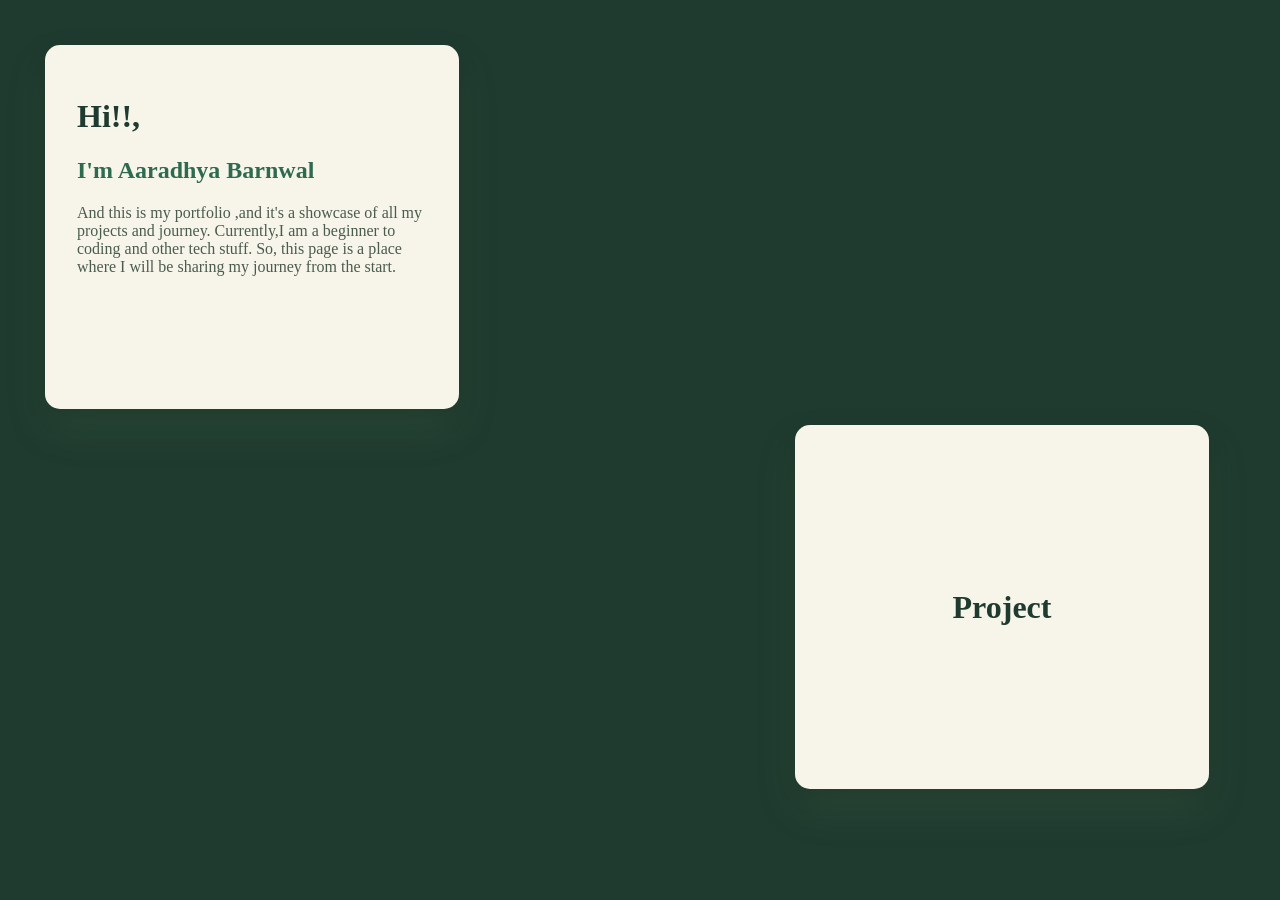
==== index.html @ 8f25b797 "starting to style the project page" ====
<!DOCTYPE html>
<html lang="en">
<head>
    <link rel="stylesheet" href="style.css">
    <meta charset="UTF-8">
    <meta name="viewport" content="width=device-width, initial-scale=1.0">
    <title>Portfolio</title>
</head>
<body>


    <div class="cards"> <div class="head-card">
    <div class="card-inner">

        <div class="front-card">
            <h1 class="hi">Hi!!,</h1>
            <h2>I'm Aaradhya <span class="spann">Barnwal</span></h2>

        <p>
            And this is my portfolio ,and it's a showcase of all my projects and journey. 
            Currently,I am a beginner to coding and other tech stuff. So, this page is a 
            place where I will be sharing my journey from the start.
        </p>

        </div>

        <div class="ptanhi">
            <img src="assets/clover.png" alt="" class="green">
        </div>

    </div>
</div>


   <div class="nd-card">
    <div class="crd-inner">

        <div class="fr-card">
            
            <h1>Project</h1>

        </div>

        <div class="patanhi">
         <img src="assets/star.png" alt="" class="star">

        </div>

    </div>
</div>

 </div>

    <script src="script.js"></script>
</body>
</html>
---- style.css ----
body{
    background-color: #1F3A2F;
    margin: 15px;
    padding: 15px;
}

.front-card{
    position: absolute;
    max-height: 90vh;
    background-color: #F7F4EA;
    padding: 2rem;
    border: none;
    color: #1F3A2F;
    font-family: cursive;
    border-radius: 15px;
    box-shadow:
        0 8px 20px rgba(0,0,0,0.15),
        0 20px 40px rgba(107,163,104,0.15);
    transform: rotateY(0deg);
    backface-visibility: hidden;
    width: 100%;
    height: 100%;
    top: 0;
    left: 0;
    margin-bottom: 30px;
}

.head-card{
    perspective: 1000px;
    width: 350px;
    height: 300px;
}

.card-inner{
    transition: transform 0.8s ease-in-out;
    transform-style: preserve-3d;
    position: relative;
    width: 100%;
    height: 100%;
}

.head-card:hover{
    box-shadow:
        0 12px 25px rgba(0,0,0,0.2),
        0 25px 50px rgba(107,163,104,0.2);
}
   
p{
    color: #4A5C4E;
}

h2{
    color: #2D6A4F;
}

.click-me{
    background-color: #6BA368;
    color: white;
    padding: 3px;
    border-radius: 5px;
    border: none;
    font-family: cursive;
    height: 35px;
    width: 70px;
    font-size: medium;
}

.click-me:hover{
    background-color: #5A8E57;
}

.click-me:active{
    animation: big 0.2s ease;
}

.spann{
    display: inline-block;
}

.spann:hover{
    animation: span 5s ;
}

@keyframes span{
    0%{
        transform: rotate(0deg);
    }
    15%{
        transform: rotate(90deg);
    }
    30%{
        transform: rotate(120deg);
    }
}

@keyframes big{
    from{
        transform: scale(1);
    }
    to{
        transform: scale(1.2);
    }
}

.green{
    border-radius: 15px;
    height: 200px;
    width: 150px;
}

.ptanhi{
    display: flex;
    align-items: center;
    justify-content: center;
    background-color: #F7F4EA;
    max-height: 90vh;
    transition: transform 0.8s ease-in-out;
    transform: rotateY(180deg);
    border-radius: 25px;
    transform: rotateY(180deg);
    backface-visibility: hidden;
    width: 100%;
    height: 100%;
    position: absolute;
}

.head-card:hover .card-inner{
    transform: rotateY(180deg);
}

.fr-card{
    justify-content: center;
    align-items: center;
    display: flex;
    position: absolute;
    max-height: 90vh;
    background-color: #F7F4EA;
    padding: 2rem;
    border: none;
    color: #1F3A2F;
    font-family: cursive;
    border-radius: 15px;
    box-shadow:
        0 8px 20px rgba(0,0,0,0.15),
        0 20px 40px rgba(107,163,104,0.15);
    transform: rotateY(0deg);
    backface-visibility: hidden;
    width: 100%;
    height: 100%;
    top: 0;
    left: 0;
}

.nd-card{
    perspective: 1000px;
    width: 350px;
    height: 300px;
    margin-left: 750px;
}

.nd-card:hover .crd-inner{
    transform: rotateY(180deg);
}

.patanhi{
    display: flex;
    align-items: center;
    justify-content: center;
    background-color: #F7F4EA;
    max-height: 90vh;
    transition: transform 0.8s ease-in-out;
    transform: rotateY(180deg);
    border-radius: 25px;
    transform: rotateY(180deg);
    backface-visibility: hidden;
    width: 100%;
    height: 100%;
    position: absolute;

}

.crd-inner{
    transition: transform 0.8s ease-in-out;
    transform-style: preserve-3d;
    position: relative;
    width: 100%;
    height: 100%;
}

.cards{
    padding: 15px;
    display: flex;
    flex-direction: column;
    gap: 80px;
}
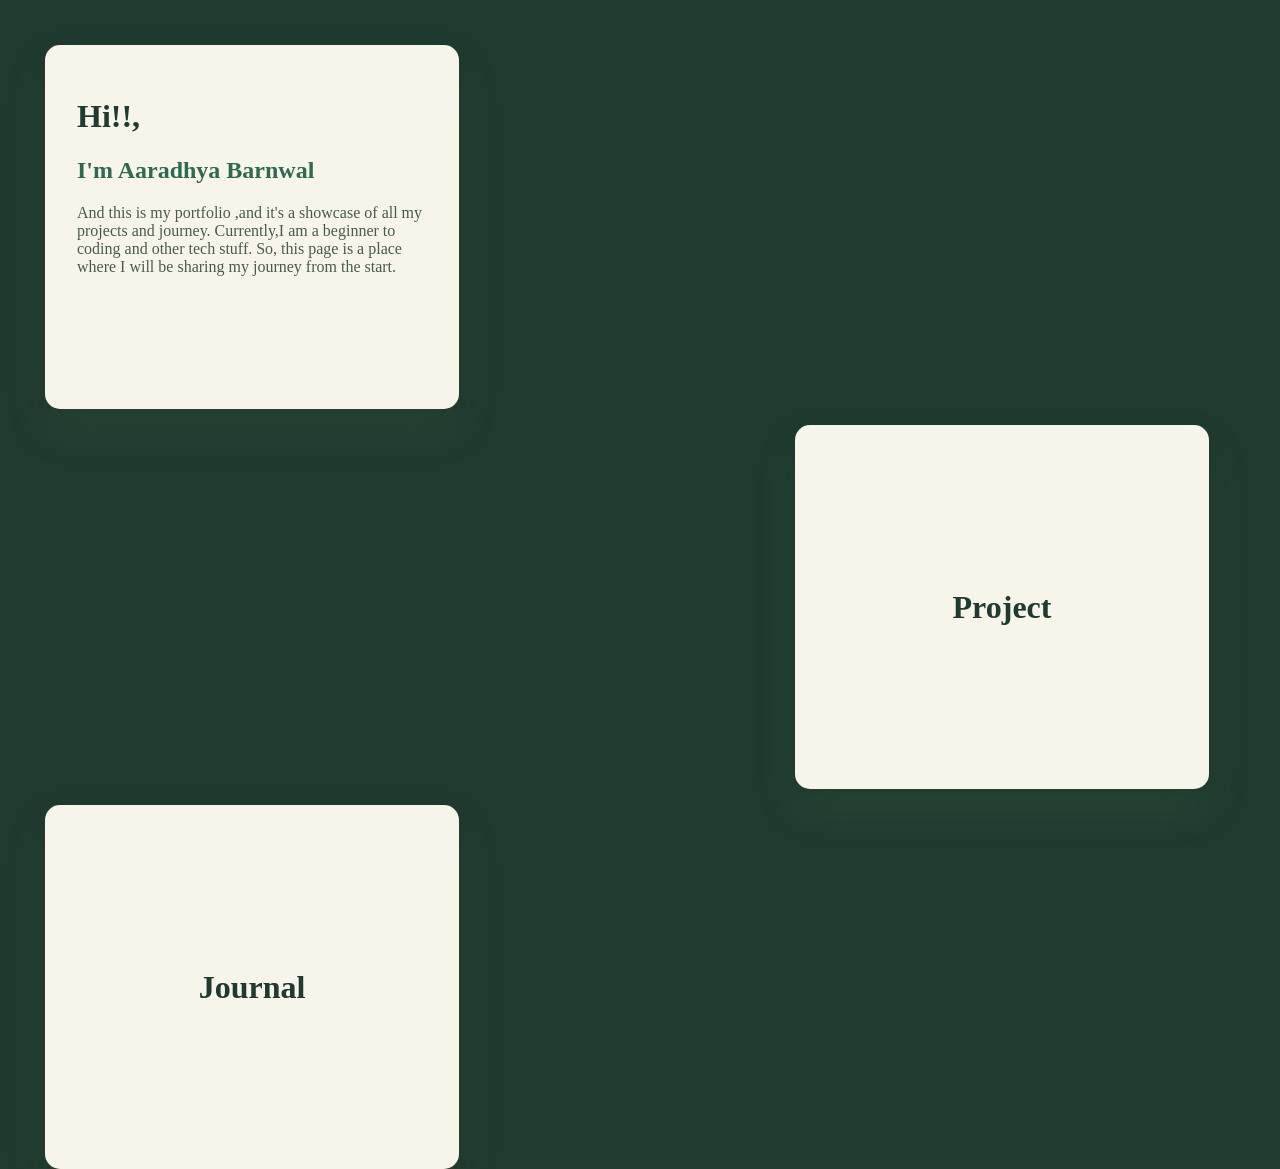
==== commit 3b275a6b: "3 pages almost completed" ====
--- a/index.html
+++ b/index.html
@@ -9,7 +9,8 @@
 <body>
 
 
-    <div class="cards"> <div class="head-card">
+    <div class="cards">
+         <div class="head-card">
     <div class="card-inner">
 
         <div class="front-card">
@@ -49,6 +50,20 @@
     </div>
 </div>
 
+    <div class="head-card">
+    <div class="card-inner">
+
+        <div class="fr-card">
+            <h1>Journal</h1>
+        </div>
+
+        <div class="patanhi">
+            <img src="assets/s-removebg-preview.png" alt="" class="st">
+        </div>
+
+    </div>
+</div>
+
  </div>
 
     <script src="script.js"></script>
--- a/style.css
+++ b/style.css
@@ -193,3 +193,9 @@
     flex-direction: column;
     gap: 80px;
 }
+
+.st{
+    border-radius: 15px;
+    height: 350px;
+    width: 300px;   
+}
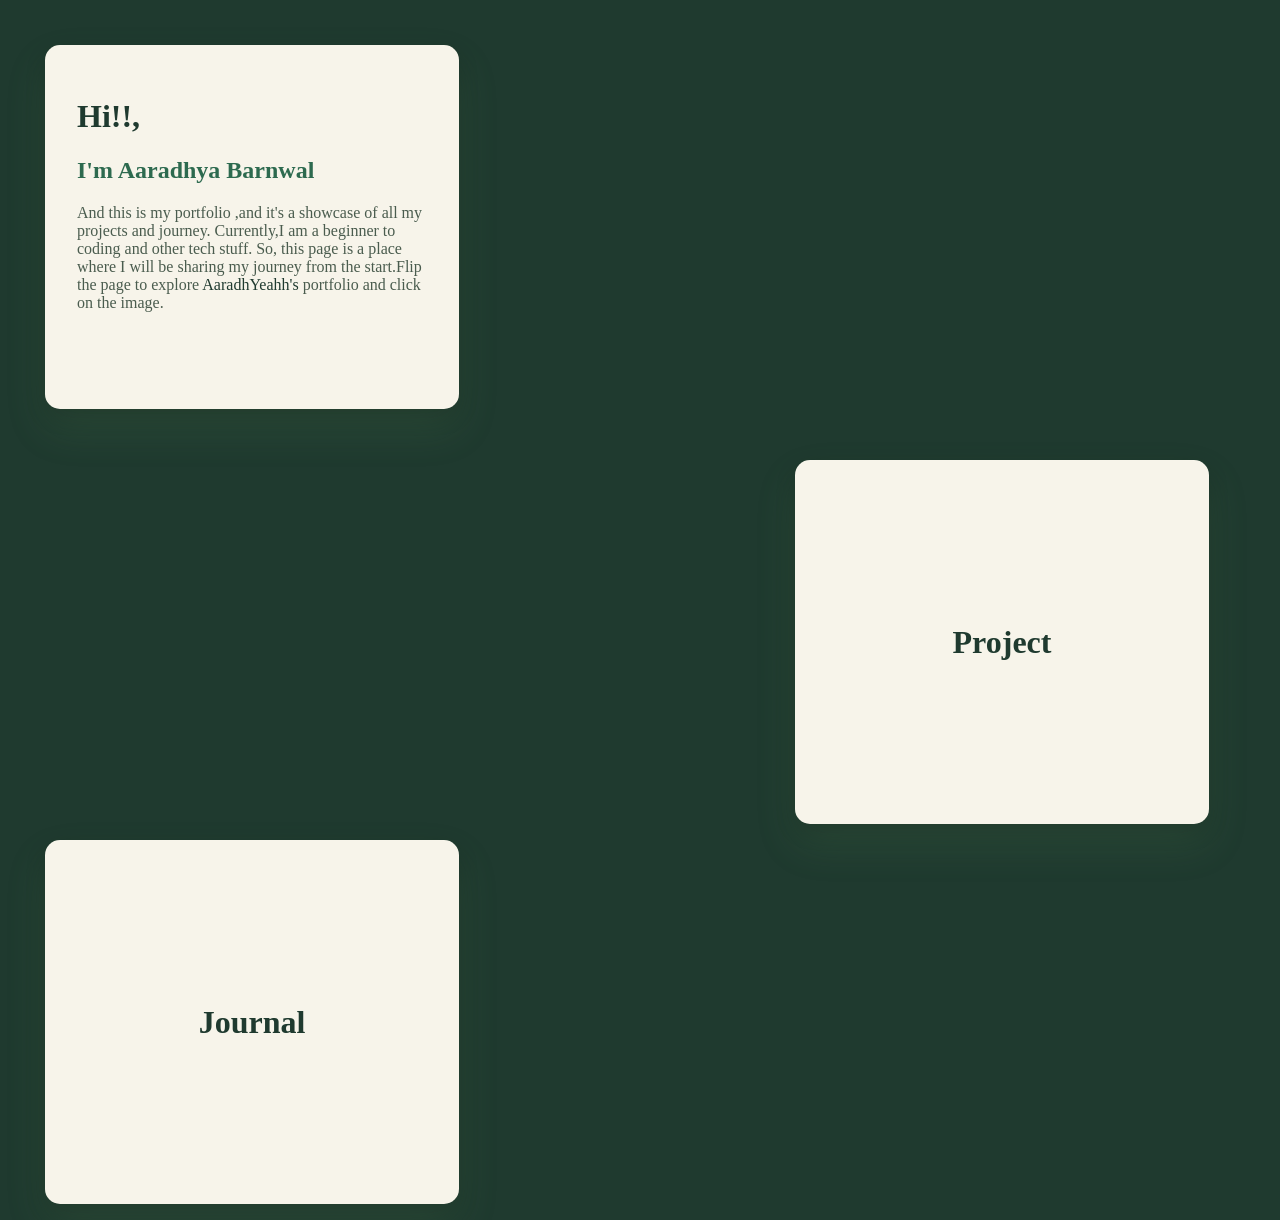
==== commit 7e70336e: "almost completed" ====
--- a/index.html
+++ b/index.html
@@ -20,7 +20,8 @@
         <p>
             And this is my portfolio ,and it's a showcase of all my projects and journey. 
             Currently,I am a beginner to coding and other tech stuff. So, this page is a 
-            place where I will be sharing my journey from the start.
+            place where I will be sharing my journey from the start.Flip the page to explore 
+            <span class="aa">AaradhYeahh's</span> portfolio and click on the image.
         </p>
 
         </div>
--- a/style.css
+++ b/style.css
@@ -29,6 +29,7 @@
     perspective: 1000px;
     width: 350px;
     height: 300px;
+    margin-bottom: 35px;
 }
 
 .card-inner{
@@ -198,4 +199,9 @@
     border-radius: 15px;
     height: 350px;
     width: 300px;   
-}+}
+
+.aa{
+    color: #1F3A2F;
+}
+
